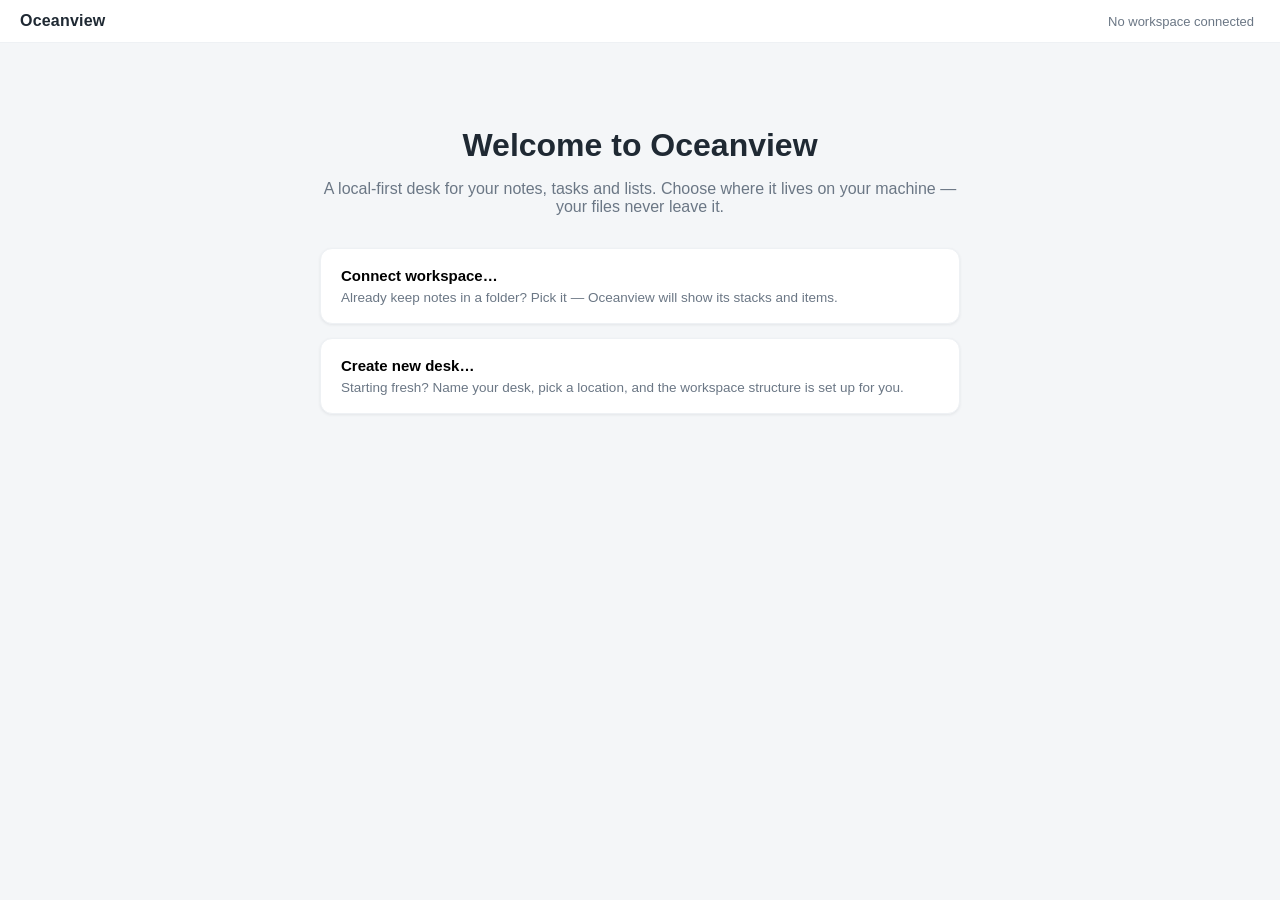
==== index.html @ a75b5d5c "R-01: two-path onboarding — connect existing folder or create new desk - welcome screen with two opt" ====
<!doctype html>
<html lang="en">
<head>
  <meta charset="utf-8">
  <meta name="viewport" content="width=device-width, initial-scale=1">
  <title>Oceanview</title>
  <link rel="stylesheet" href="styles.css">
</head>
<body>
  <header class="topbar">
    <div class="brand">Oceanview</div>
    <div class="toolbar">
      <span id="ws-status" class="ws-status">No workspace connected</span>
      <button id="btn-connect" class="btn primary hidden">Connect workspace…</button>
      <button id="btn-restore" class="btn hidden">Restore access…</button>
      <button id="btn-disconnect" class="btn subtle hidden">Disconnect</button>
    </div>
  </header>
  <main id="desk" class="desk"></main>
  <script type="module" src="src/main.js"></script>
</body>
</html>
---- styles.css ----
/* Oceanview — calm placeholder theme (v1).
   All colors go through custom properties; the final theme (R-17) retheming
   must not require touching component rules. */
:root {
  --bg: #f4f6f8;
  --surface: #ffffff;
  --surface-2: #eef1f4;
  --text: #1f2933;
  --muted: #6b7785;
  --accent: #2f6f8f;
  --accent-soft: #e3eef4;
  --danger: #c0392b;
  --danger-soft: #fdeae7;
  --warn: #b7791f;
  --warn-soft: #fdf3e7;
  --radius: 12px;
  --shadow: 0 1px 3px rgba(31, 41, 51, 0.08);
}

* { box-sizing: border-box; }

body {
  margin: 0;
  font-family: -apple-system, BlinkMacSystemFont, "Segoe UI", Roboto, sans-serif;
  background: var(--bg);
  color: var(--text);
}

.topbar {
  display: flex;
  align-items: center;
  justify-content: space-between;
  padding: 12px 20px;
  background: var(--surface);
  border-bottom: 1px solid var(--surface-2);
  position: sticky;
  top: 0;
}

.brand { font-weight: 650; letter-spacing: 0.2px; }

.toolbar { display: flex; align-items: center; gap: 10px; }
.ws-status { color: var(--muted); font-size: 13px; margin-right: 6px; }

.btn {
  border: 1px solid var(--surface-2);
  background: var(--surface);
  color: var(--text);
  border-radius: 8px;
  padding: 7px 14px;
  font-size: 14px;
  cursor: pointer;
}
.btn:hover { background: var(--surface-2); }
.btn.primary { background: var(--accent); border-color: var(--accent); color: #fff; }
.btn.primary:hover { filter: brightness(1.06); }
.btn.subtle { border: none; background: transparent; color: var(--muted); }

.hidden { display: none; }

.desk { padding: 24px; max-width: 1200px; margin: 0 auto; }

.banner {
  background: var(--warn-soft);
  border: 1px solid #ecd9b0;
  color: #7a5a17;
  border-radius: var(--radius);
  padding: 12px 16px;
  margin-bottom: 20px;
  display: flex;
  justify-content: space-between;
  align-items: center;
  gap: 12px;
}
.banner ul { margin: 6px 0 0; padding-left: 18px; }

.grid {
  display: grid;
  grid-template-columns: repeat(auto-fill, minmax(260px, 1fr));
  gap: 16px;
}

.card {
  background: var(--surface);
  border-radius: var(--radius);
  box-shadow: var(--shadow);
  padding: 16px;
}
.card h3 {
  margin: 0 0 4px;
  font-size: 15px;
  display: flex;
  align-items: center;
  gap: 8px;
  flex-wrap: wrap;
}
.card .count { color: var(--muted); font-size: 13px; margin-bottom: 10px; }

.item-line {
  display: flex;
  align-items: center;
  gap: 8px;
  padding: 6px 8px;
  border-radius: 8px;
  font-size: 14px;
}
.item-line:hover { background: var(--surface-2); }

.badge {
  font-size: 11px;
  padding: 2px 8px;
  border-radius: 999px;
  background: var(--accent-soft);
  color: var(--accent);
}

.pill { font-size: 11px; padding: 2px 8px; border-radius: 999px; font-weight: 500; }
.pill.overdue { background: var(--danger-soft); color: var(--danger); }
.pill.today { background: var(--warn-soft); color: var(--warn); }

.placeholder { text-align: center; color: var(--muted); padding: 80px 20px; }
.placeholder h1 { font-weight: 600; }

.notice { color: var(--muted); font-size: 14px; }

/* Welcome / onboarding (D-014) */
.hero { max-width: 640px; margin: 60px auto 0; text-align: center; }
.hero h1 { font-weight: 650; margin-bottom: 8px; }
.hero > p { color: var(--muted); margin-bottom: 32px; }

.options { display: grid; gap: 14px; text-align: left; }

.option-card {
  display: flex;
  flex-direction: column;
  gap: 6px;
  background: var(--surface);
  border: 1px solid var(--surface-2);
  border-radius: var(--radius);
  box-shadow: var(--shadow);
  padding: 18px 20px;
  font: inherit;
  text-align: left;
  cursor: pointer;
  transition: border-color 0.15s ease, transform 0.15s ease;
}
.option-card:hover { border-color: var(--accent); transform: translateY(-1px); }

.option-title { font-weight: 600; font-size: 15px; }
.option-desc { color: var(--muted); font-size: 13.5px; }

.option-form {
  background: var(--surface);
  border: 1px solid var(--surface-2);
  border-radius: var(--radius);
  box-shadow: var(--shadow);
  padding: 16px 20px;
}
.option-form label { display: block; font-size: 13px; color: var(--muted); margin-bottom: 8px; }

.field-row { display: flex; gap: 10px; }
.field-row input.text {
  flex: 1;
  border: 1px solid var(--surface-2);
  border-radius: 8px;
  padding: 8px 12px;
  font: inherit;
  font-size: 14px;
}
.field-row input.text:focus { outline: 2px solid var(--accent-soft); border-color: var(--accent); }

.error-text { color: var(--danger); font-size: 13px; margin-top: 8px; min-height: 1em; }
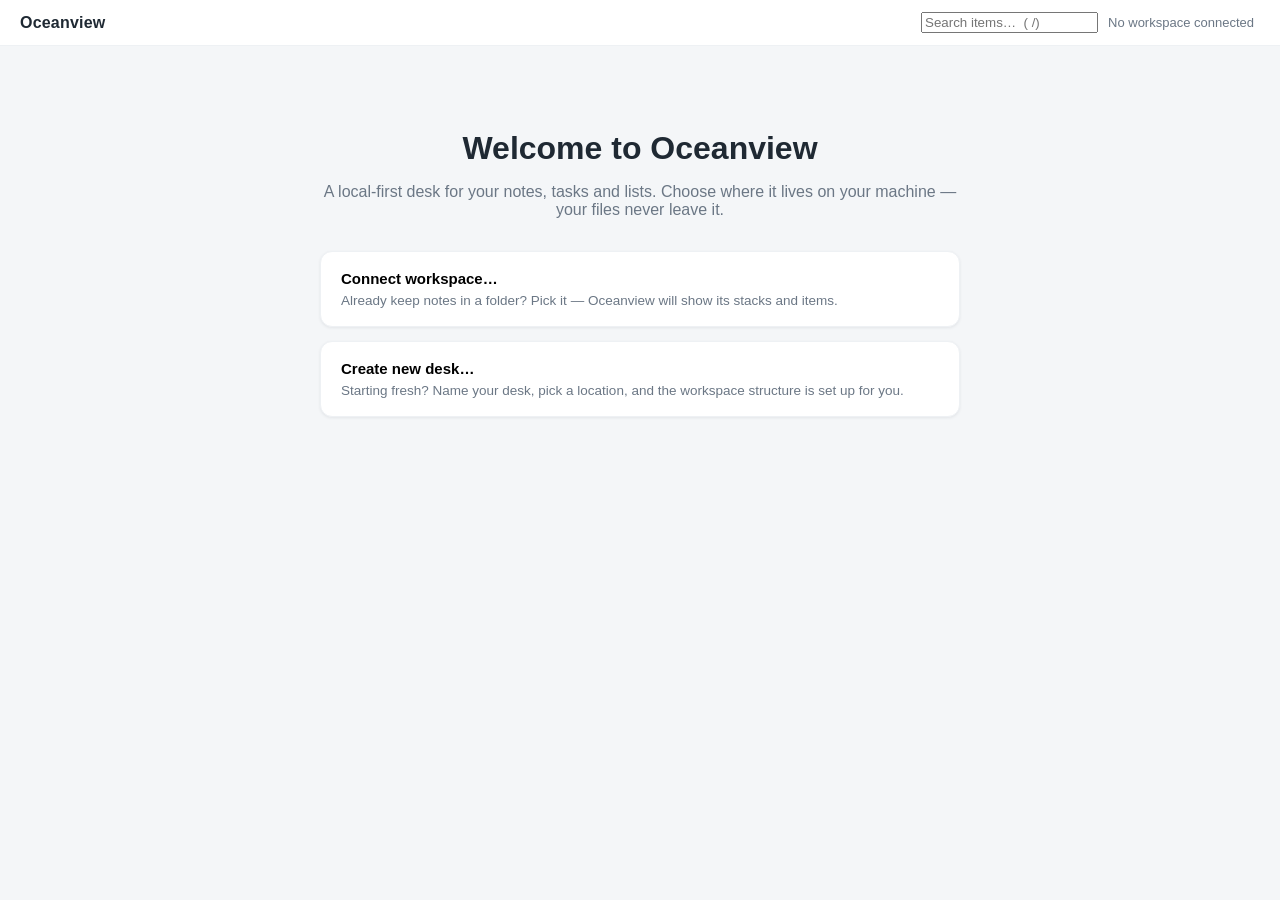
==== commit 97944d2d: "R-14 + R-15 + R-05 (P1): full-text search, slides preview, list/slides types - search: client-side a" ====
--- a/index.html
+++ b/index.html
@@ -5,11 +5,14 @@
   <meta name="viewport" content="width=device-width, initial-scale=1">
   <title>Oceanview</title>
   <link rel="stylesheet" href="styles.css">
+  <link rel="manifest" href="manifest.webmanifest">
+  <link rel="icon" href="icons/icon.svg" type="image/svg+xml">
 </head>
 <body>
   <header class="topbar">
     <div class="brand">Oceanview</div>
     <div class="toolbar">
+      <span id="search-mount"></span>
       <span id="ws-status" class="ws-status">No workspace connected</span>
       <button id="btn-connect" class="btn primary hidden">Connect workspace…</button>
       <button id="btn-restore" class="btn hidden">Restore access…</button>
--- a/styles.css
+++ b/styles.css
@@ -58,6 +58,267 @@
 
 .hidden { display: none; }
 
+.btn.small { padding: 3px 10px; font-size: 12.5px; }
+
+.item-line.clickable { cursor: pointer; }
+
+.card h3 .btn.small { margin-left: auto; }
+.card h3 .btn.small + .btn.small { margin-left: 4px; }
+
+.add-card {
+  display: flex;
+  align-items: center;
+  justify-content: center;
+  color: var(--muted);
+  font-size: 14px;
+  border: 1.5px dashed var(--surface-2);
+  background: transparent;
+  box-shadow: none;
+  min-height: 120px;
+  cursor: pointer;
+  font: inherit;
+}
+.add-card:hover { border-color: var(--accent); color: var(--accent); }
+
+/* Overlays and dialogs */
+.overlay {
+  position: fixed;
+  inset: 0;
+  background: rgba(31, 41, 51, 0.35);
+  display: flex;
+  align-items: flex-start;
+  justify-content: center;
+  padding-top: 120px;
+  z-index: 50;
+}
+.dialog {
+  background: var(--surface);
+  border-radius: var(--radius);
+  box-shadow: 0 8px 30px rgba(31, 41, 51, 0.18);
+  padding: 20px;
+  width: min(420px, calc(100vw - 40px));
+}
+.dialog-title { font-weight: 600; margin-bottom: 12px; }
+.dialog-text { color: var(--muted); font-size: 14px; margin: 0 0 12px; }
+.dialog .field-row { display: flex; gap: 10px; margin-top: 8px; }
+.dialog .btn.option-row { display: block; width: 100%; text-align: left; margin-bottom: 6px; }
+.dialog input.text {
+  width: 100%;
+  border: 1px solid var(--surface-2);
+  border-radius: 8px;
+  padding: 8px 12px;
+  font: inherit;
+  font-size: 14px;
+}
+.dialog input.text:focus { outline: 2px solid var(--accent-soft); border-color: var(--accent); }
+
+/* Item view */
+.item-view { max-width: 900px; margin: 0 auto; }
+.item-top { display: flex; align-items: center; gap: 12px; margin-bottom: 10px; flex-wrap: wrap; }
+.crumb { color: var(--muted); font-size: 12.5px; flex: 1; min-width: 120px; overflow: hidden; text-overflow: ellipsis; }
+.item-actions { display: flex; gap: 6px; flex-wrap: wrap; }
+
+.meta-line { display: flex; gap: 6px; margin-bottom: 18px; flex-wrap: wrap; }
+.chip {
+  font-size: 11.5px;
+  padding: 2px 10px;
+  border-radius: 999px;
+  background: var(--accent-soft);
+  color: var(--accent);
+}
+.chip.muted { background: var(--surface-2); color: var(--muted); }
+.chip.tag { background: transparent; border: 1px solid var(--surface-2); color: var(--muted); }
+
+.reader { background: var(--surface); border-radius: var(--radius); box-shadow: var(--shadow); padding: 28px 32px; }
+.item-title { margin: 0 0 16px; }
+
+.markdown-body { line-height: 1.55; font-size: 15px; }
+.markdown-body h1, .markdown-body h2, .markdown-body h3 { line-height: 1.25; }
+.markdown-body pre {
+  background: #0f1720;
+  color: #e6edf3;
+  padding: 14px 16px;
+  border-radius: 10px;
+  overflow-x: auto;
+  font-size: 13px;
+}
+.markdown-body code { background: var(--surface-2); border-radius: 4px; padding: 1px 5px; font-size: 0.9em; }
+.markdown-body pre code { background: transparent; padding: 0; }
+.markdown-body a { color: var(--accent); }
+.markdown-body ul, .markdown-body ol { padding-left: 22px; }
+.markdown-body li.task { list-style: none; margin-left: -18px; }
+.markdown-body input[type="checkbox"] { accent-color: var(--accent); margin-right: 6px; }
+
+.due-chip {
+  font-size: 11px;
+  padding: 1px 8px;
+  border-radius: 999px;
+  border: 1px solid var(--surface-2);
+  color: var(--muted);
+  margin-left: 4px;
+}
+.due-chip.today { background: var(--warn-soft); border-color: transparent; color: var(--warn); font-weight: 600; }
+.due-chip.overdue { background: var(--danger-soft); border-color: transparent; color: var(--danger); font-weight: 600; }
+
+input[type="date"].due-chip {
+  font: inherit;
+  font-size: 11px;
+  padding: 1px 6px;
+  background: transparent;
+  cursor: pointer;
+}
+input[type="date"].due-chip.today { background: var(--warn-soft); color: var(--warn); }
+input[type="date"].due-chip.overdue { background: var(--danger-soft); color: var(--danger); }
+
+/* Editor */
+.editor { background: var(--surface); border-radius: var(--radius); box-shadow: var(--shadow); padding: 20px; }
+.editor .field-row { display: flex; flex-direction: column; gap: 6px; margin-bottom: 14px; }
+.editor .field-row label { font-size: 13px; color: var(--muted); }
+.editor .field-row input.text {
+  border: 1px solid var(--surface-2);
+  border-radius: 8px;
+  padding: 8px 12px;
+  font: inherit;
+  font-size: 15px;
+}
+.editor .field-row input.text:focus { outline: 2px solid var(--accent-soft); border-color: var(--accent); }
+
+.editor-cols { display: grid; grid-template-columns: 1fr 1fr; gap: 16px; }
+.editor-pane { display: flex; flex-direction: column; min-width: 0; }
+.pane-label { font-size: 12px; color: var(--muted); margin-bottom: 6px; }
+.editor textarea {
+  min-height: 380px;
+  resize: vertical;
+  border: 1px solid var(--surface-2);
+  border-radius: 10px;
+  padding: 12px 14px;
+  font: ui-monospace, SFMono-Regular, Menlo, monospace;
+  font-size: 13.5px;
+  line-height: 1.5;
+}
+.editor textarea:focus { outline: 2px solid var(--accent-soft); border-color: var(--accent); }
+.preview { border: 1px solid var(--surface-2); border-radius: 10px; padding: 12px 14px; min-height: 380px; background: var(--bg); overflow-wrap: break-word; }
+
+.save-bar { display: flex; align-items: center; gap: 12px; margin-top: 14px; }
+
+@media (max-width: 860px) {
+  .editor-cols { grid-template-columns: 1fr; }
+}
+
+.notice.center { text-align: center; margin: 4px 0 20px; }
+
+.agent-chip {
+  font-size: 11px;
+  color: var(--muted);
+  border: 1px dashed var(--surface-2);
+  border-radius: 999px;
+  padding: 1px 8px;
+  font-weight: 400;
+}
+
+.agent-marker {
+  font-size: 11px;
+  font-weight: 600;
+  color: var(--accent);
+  background: var(--accent-soft);
+  border: none;
+  border-radius: 999px;
+  padding: 2px 10px;
+  cursor: pointer;
+  font-family: inherit;
+}
+.agent-marker:hover { filter: brightness(0.96); }
+
+/* Inbox suggestions (R-09) */
+.inbox-entry { margin-bottom: 4px; }
+.suggest-row { display: flex; gap: 6px; align-items: center; padding: 0 8px 2px; flex-wrap: wrap; }
+.suggest-label { color: var(--muted); font-size: 12px; }
+.btn.suggest { border-color: var(--accent-soft); color: var(--accent); background: var(--accent-soft); }
+.btn.suggest:hover { filter: brightness(0.97); }
+
+/* Review view (R-12) */
+.review-view { max-width: 900px; margin: 0 auto; }
+.activity-list { list-style: none; padding: 0; display: grid; gap: 10px; }
+.activity-entry {
+  background: var(--surface);
+  border-radius: var(--radius);
+  box-shadow: var(--shadow);
+  padding: 14px 18px;
+}
+.activity-head { display: flex; align-items: center; gap: 8px; flex-wrap: wrap; }
+.activity-ts { color: var(--muted); font-size: 12px; margin-left: auto; }
+.activity-summary { margin-top: 6px; font-size: 14px; }
+.activity-files { margin-top: 8px; display: flex; gap: 6px; flex-wrap: wrap; }
+.activity-files code {
+  font-size: 12px;
+  background: var(--surface-2);
+  border-radius: 6px;
+  padding: 2px 8px;
+}
+
+/* Today tray (R-10) */
+.today-tray {
+  background: var(--surface);
+  border-radius: var(--radius);
+  box-shadow: var(--shadow);
+  padding: 16px 20px;
+  margin-bottom: 20px;
+}
+.tray-header { display: flex; align-items: baseline; gap: 10px; }
+.tray-header h3 { margin: 0; }
+.tray-count { color: var(--muted); font-size: 13px; }
+.tray-overdue-note {
+  display: inline-block;
+  margin-top: 6px;
+  font-size: 12px;
+  font-weight: 600;
+  color: var(--danger);
+  background: var(--danger-soft);
+  border-radius: 999px;
+  padding: 2px 10px;
+}
+.tray-empty { color: var(--muted); font-size: 14px; padding: 6px 0 2px; }
+.tray-list { list-style: none; margin: 10px 0 0; padding: 0; display: grid; gap: 4px; }
+.tray-item { padding: 6px 10px; border-radius: 8px; }
+.tray-item:hover { background: var(--surface-2); }
+.tray-line { display: flex; align-items: center; gap: 8px; justify-content: space-between; }
+.tray-text { font-size: 14px; }
+.tray-src { color: var(--muted); font-size: 12px; margin-top: 1px; }
+.tray-line.clickable { cursor: pointer; }
+
+/* Quick capture (R-08) */
+.capture-fab {
+  position: fixed;
+  right: 28px;
+  bottom: 28px;
+  width: 52px;
+  height: 52px;
+  border-radius: 50%;
+  border: none;
+  background: var(--accent);
+  color: #fff;
+  font-size: 26px;
+  line-height: 1;
+  box-shadow: 0 6px 18px rgba(47, 111, 143, 0.4);
+  cursor: pointer;
+  z-index: 40;
+}
+.capture-fab:hover { filter: brightness(1.08); transform: translateY(-1px); }
+
+.capture-dialog textarea {
+  width: 100%;
+  border: 1px solid var(--surface-2);
+  border-radius: 8px;
+  padding: 8px 12px;
+  font: inherit;
+  font-size: 14px;
+  margin-bottom: 8px;
+  resize: none;
+}
+.capture-dialog textarea:focus { outline: 2px solid var(--accent-soft); border-color: var(--accent); }
+.capture-dialog .field-row { display: flex; gap: 10px; margin-top: 4px; }
+.capture-first { font-size: 15px !important; }
+
 .desk { padding: 24px; max-width: 1200px; margin: 0 auto; }
 
 .banner {
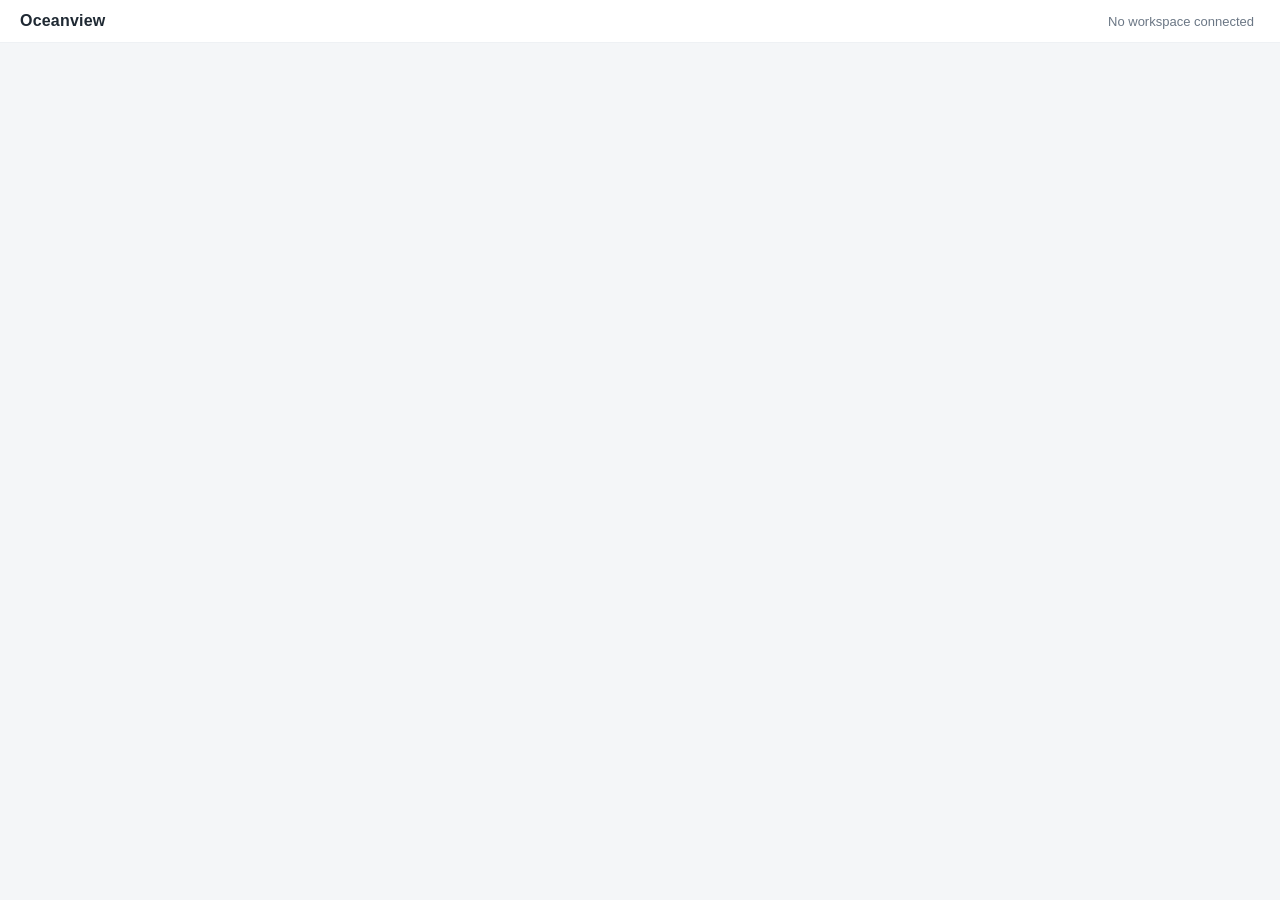
==== commit 2f20b93d: "Wave 7 step 1: visual scene foundation (R-17, M-rig) - vendor/three: three.module.js 0.171.0 vendore" ====
--- a/index.html
+++ b/index.html
@@ -13,6 +13,7 @@
     <div class="brand">Oceanview</div>
     <div class="toolbar">
       <span id="search-mount"></span>
+      <button id="btn-trash" class="btn subtle hidden">Trash</button>
       <span id="ws-status" class="ws-status">No workspace connected</span>
       <button id="btn-connect" class="btn primary hidden">Connect workspace…</button>
       <button id="btn-restore" class="btn hidden">Restore access…</button>
@@ -20,6 +21,7 @@
     </div>
   </header>
   <main id="desk" class="desk"></main>
+<canvas id="scene-canvas" class="scene-canvas hidden"></canvas>
   <script type="module" src="src/main.js"></script>
 </body>
 </html>
--- a/styles.css
+++ b/styles.css
@@ -207,6 +207,74 @@
 
 .notice.center { text-align: center; margin: 4px 0 20px; }
 
+/* External change detection (R-19) */
+.changes-panel {
+  background: var(--warn-soft);
+  border: 1px solid #ecd9b0;
+  border-radius: var(--radius);
+  padding: 14px 18px;
+  margin-bottom: 20px;
+}
+.changes-head { display: flex; align-items: center; gap: 8px; flex-wrap: wrap; }
+
+.trash-list { list-style: none; padding: 0; display: grid; gap: 10px; }
+.changes-list { list-style: none; margin: 10px 0 0; padding: 0; display: grid; gap: 6px; }
+.changes-item { font-size: 13.5px; }
+.changes-line { display: flex; align-items: center; gap: 10px; flex-wrap: wrap; }
+.changes-line.clickable { cursor: pointer; }
+.changes-line:hover code { text-decoration: underline; }
+.changes-line code {
+  background: var(--surface);
+  border-radius: 6px;
+  padding: 2px 8px;
+  font-size: 12.5px;
+}
+.changes-meta { color: var(--muted); font-size: 12px; }
+.chip.kind-changed { background: var(--warn-soft); color: var(--warn); }
+.chip.kind-added { background: var(--accent-soft); color: var(--accent); }
+.chip.kind-removed { background: var(--danger-soft); color: var(--danger); }
+
+.ext-change-badge {
+  font-size: 11px;
+  font-weight: 600;
+  color: var(--warn);
+  background: var(--warn-soft);
+  border-radius: 999px;
+  padding: 2px 10px;
+  cursor: default;
+}
+
+.chip.saved { background: var(--accent); color: #fff; animation: fadeout 1.5s forwards; }
+@keyframes fadeout { 0%, 60% { opacity: 1; } 100% { opacity: 0; } }
+
+/* Inline editing (Wave 5 UX) */
+.editable-title { cursor: text; border-bottom: 1px dashed transparent; display: inline-block; }
+.editable-title:hover { border-bottom-color: var(--surface-2); }
+
+.inline-edit-zone { margin-top: 18px; padding-top: 12px; border-top: 1px dashed var(--surface-2); }
+.inline-add {
+  border: none;
+  background: transparent;
+  color: var(--muted);
+  font: inherit;
+  font-size: 13.5px;
+  cursor: pointer;
+  padding: 4px 0;
+}
+.inline-add:hover { color: var(--accent); }
+.inline-editor textarea {
+  width: 100%;
+  border: 1px solid var(--surface-2);
+  border-radius: 8px;
+  padding: 10px 12px;
+  font: inherit;
+  font-size: 14px;
+  resize: vertical;
+  margin-bottom: 8px;
+}
+.inline-editor textarea:focus { outline: 2px solid var(--accent-soft); border-color: var(--accent); }
+.inline-editor .field-row { display: flex; gap: 8px; }
+
 .agent-chip {
   font-size: 11px;
   color: var(--muted);
@@ -431,3 +499,48 @@
 .field-row input.text:focus { outline: 2px solid var(--accent-soft); border-color: var(--accent); }
 
 .error-text { color: var(--danger); font-size: 13px; margin-top: 8px; min-height: 1em; }
+
+/* Nested stacks navigation (Wave 6) */
+.crumbs { display: flex; align-items: center; gap: 8px; margin-bottom: 16px; font-size: 14px; flex-wrap: wrap; }
+.crumb-link {
+  border: none;
+  background: transparent;
+  color: var(--accent);
+  font: inherit;
+  font-size: 14px;
+  cursor: pointer;
+  padding: 2px 4px;
+  border-radius: 6px;
+}
+.crumb-link:hover { background: var(--accent-soft); }
+.crumb-sep { color: var(--muted); }
+.crumb-here { font-weight: 600; }
+
+.stack-open {
+  border: none;
+  background: transparent;
+  font: inherit;
+  font-weight: 600;
+  font-size: 15px;
+  color: var(--text);
+  cursor: pointer;
+  padding: 0;
+}
+.stack-open:hover { color: var(--accent); }
+
+/* Visual scene (Wave 7) */
+.scene-canvas {
+  position: fixed;
+  inset: 0;
+  width: 100vw;
+  height: 100vh;
+  display: block;
+  z-index: 0;
+}
+body.scene-mode .desk {
+  position: relative;
+  z-index: 1;
+  background: transparent;
+  max-width: none;
+  padding: 0;
+}
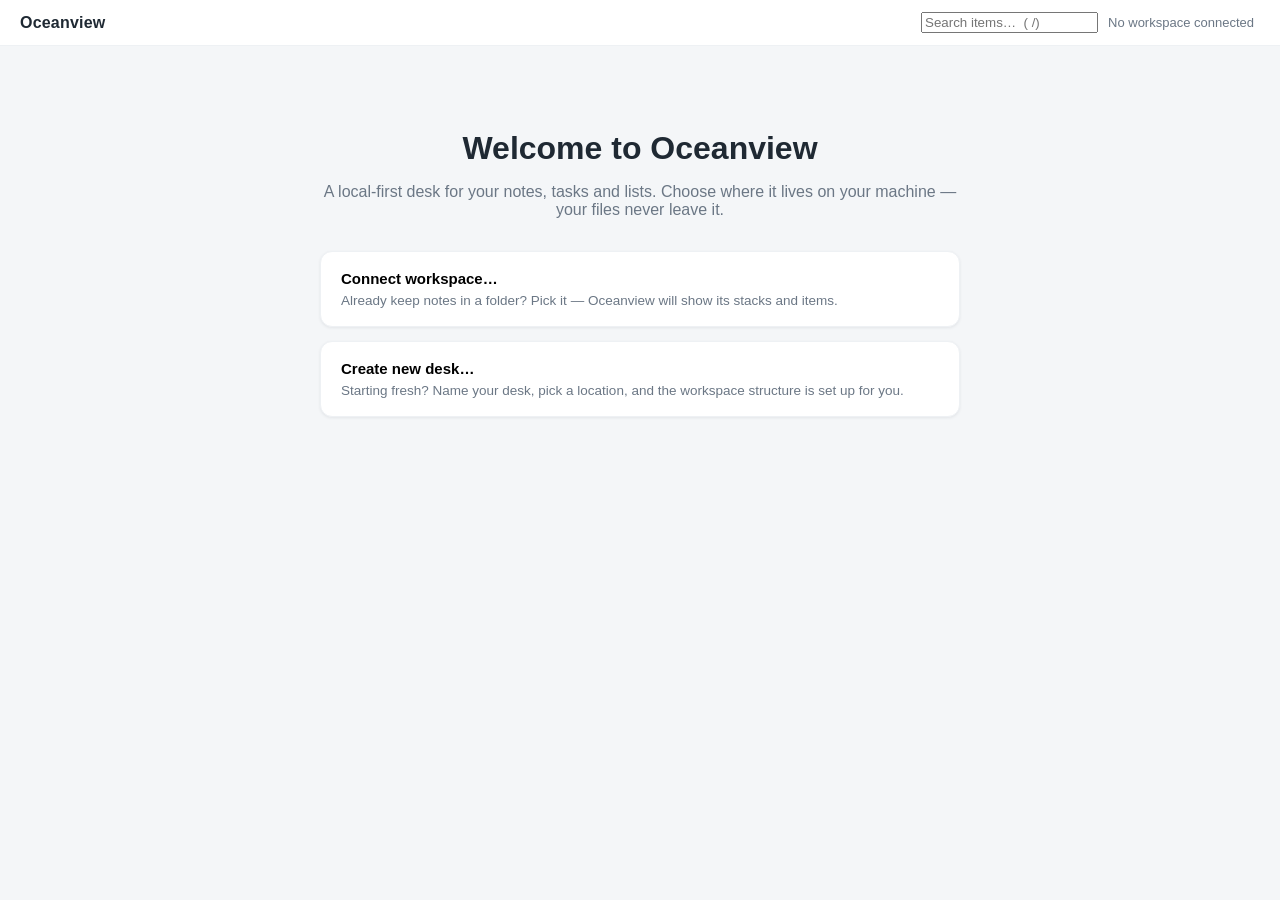
==== commit e1dfb44f: "fix(scene): render watchdog + DOM fallback, cache reset, SW v5 - if the scene renders no frame/draw " ====
--- a/index.html
+++ b/index.html
@@ -13,6 +13,7 @@
     <div class="brand">Oceanview</div>
     <div class="toolbar">
       <span id="search-mount"></span>
+      <button id="btn-scene" class="btn subtle hidden">Scene: off</button>
       <button id="btn-trash" class="btn subtle hidden">Trash</button>
       <span id="ws-status" class="ws-status">No workspace connected</span>
       <button id="btn-connect" class="btn primary hidden">Connect workspace…</button>
@@ -22,6 +23,40 @@
   </header>
   <main id="desk" class="desk"></main>
 <canvas id="scene-canvas" class="scene-canvas hidden"></canvas>
+  <div id="err-overlay" style="display:none;position:fixed;right:16px;bottom:16px;max-width:520px;background:#3a1d1d;color:#ffd7d7;padding:14px 18px;border-radius:12px;font:12.5px/1.5 -apple-system,sans-serif;white-space:pre-wrap;z-index:9999;box-shadow:0 8px 30px rgba(0,0,0,.35);">
+    <div id="err-text"></div>
+    <button id="err-close" style="margin-top:8px;border:none;border-radius:8px;padding:4px 10px;cursor:pointer;">Dismiss</button>
+  </div>
+  <script>
+    // Cache reset (self-service): /?reset=1 unregisters the service worker and
+    // clears its caches, then reloads the clean app. Workspace data (IndexedDB
+    // handle, files) is untouched.
+    (function () {
+      if (!new URLSearchParams(location.search).has('reset')) return;
+      (async () => {
+        try {
+          const regs = await navigator.serviceWorker?.getRegistrations?.() ?? [];
+          await Promise.all(regs.map((r) => r.unregister()));
+          const keys = await caches?.keys?.() ?? [];
+          await Promise.all(keys.map((k) => caches.delete(k)));
+        } catch (e) {
+          console.warn('reset failed', e);
+        }
+        location.replace(location.pathname);
+      })();
+    })();
+    (function () {
+      const box = document.getElementById('err-overlay');
+      const text = document.getElementById('err-text');
+      document.getElementById('err-close').addEventListener('click', () => { box.style.display = 'none'; });
+      function show(msg) {
+        box.style.display = 'block';
+        text.textContent = 'Runtime error:\n' + msg;
+      }
+      window.addEventListener('error', (e) => show(e.message || String(e.error || 'unknown')));
+      window.addEventListener('unhandledrejection', (e) => show(String(e.reason?.stack || e.reason || 'unhandled rejection')));
+    })();
+  </script>
   <script type="module" src="src/main.js"></script>
 </body>
 </html>
--- a/styles.css
+++ b/styles.css
@@ -35,6 +35,7 @@
   border-bottom: 1px solid var(--surface-2);
   position: sticky;
   top: 0;
+  z-index: 20;
 }
 
 .brand { font-weight: 650; letter-spacing: 0.2px; }
@@ -56,7 +57,7 @@
 .btn.primary:hover { filter: brightness(1.06); }
 .btn.subtle { border: none; background: transparent; color: var(--muted); }
 
-.hidden { display: none; }
+.hidden { display: none !important; }
 
 .btn.small { padding: 3px 10px; font-size: 12.5px; }
 
@@ -537,10 +538,12 @@
   display: block;
   z-index: 0;
 }
-body.scene-mode .desk {
+/* DOM overlay above the canvas; clicks on empty areas pass through to the scene. */
+.desk {
   position: relative;
   z-index: 1;
-  background: transparent;
-  max-width: none;
-  padding: 0;
-}
+  pointer-events: none;
+}
+.desk > * {
+  pointer-events: auto;
+}
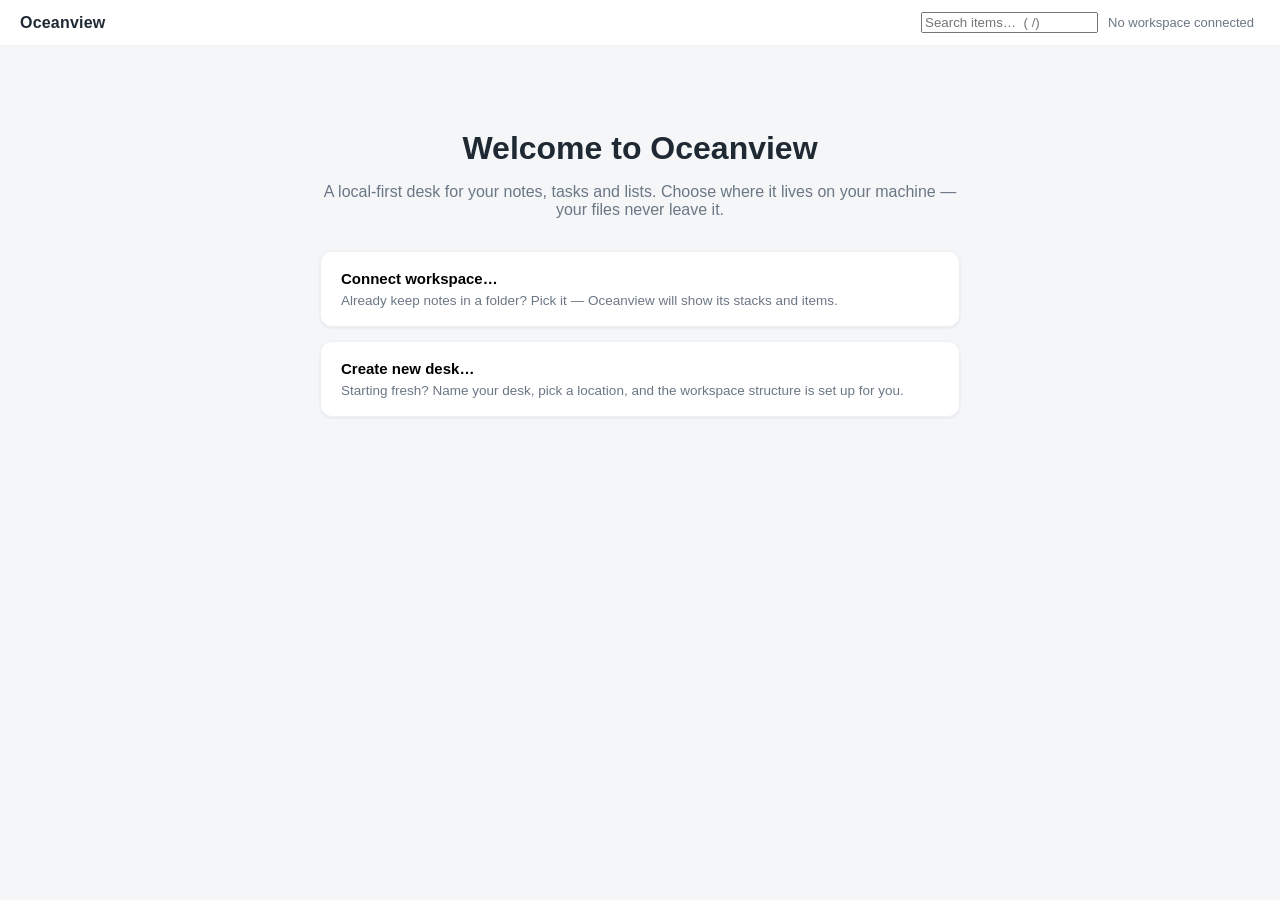
==== commit f452079c: "Tier 0 + v1.0 visual scope: ACES, cinematic light, vignette, density layout - v1.0 scope fixed (D-02" ====
--- a/index.html
+++ b/index.html
@@ -23,6 +23,7 @@
   </header>
   <main id="desk" class="desk"></main>
 <canvas id="scene-canvas" class="scene-canvas hidden"></canvas>
+  <div id="scene-vignette" class="scene-vignette"></div>
   <div id="err-overlay" style="display:none;position:fixed;right:16px;bottom:16px;max-width:520px;background:#3a1d1d;color:#ffd7d7;padding:14px 18px;border-radius:12px;font:12.5px/1.5 -apple-system,sans-serif;white-space:pre-wrap;z-index:9999;box-shadow:0 8px 30px rgba(0,0,0,.35);">
     <div id="err-text"></div>
     <button id="err-close" style="margin-top:8px;border:none;border-radius:8px;padding:4px 10px;cursor:pointer;">Dismiss</button>
--- a/styles.css
+++ b/styles.css
@@ -538,10 +538,22 @@
   display: block;
   z-index: 0;
 }
+/* Screen-space vignette above the canvas (Tier 0 colour grade, no GPU cost). */
+.scene-vignette {
+  position: fixed;
+  inset: 0;
+  z-index: 1;
+  pointer-events: none;
+  opacity: 0;
+  transition: opacity 0.5s ease;
+  background: radial-gradient(ellipse at 50% 42%, rgba(8, 12, 16, 0) 52%, rgba(8, 12, 16, 0.30) 100%);
+}
+.scene-vignette.on { opacity: 1; }
+
 /* DOM overlay above the canvas; clicks on empty areas pass through to the scene. */
 .desk {
   position: relative;
-  z-index: 1;
+  z-index: 2;
   pointer-events: none;
 }
 .desk > * {
